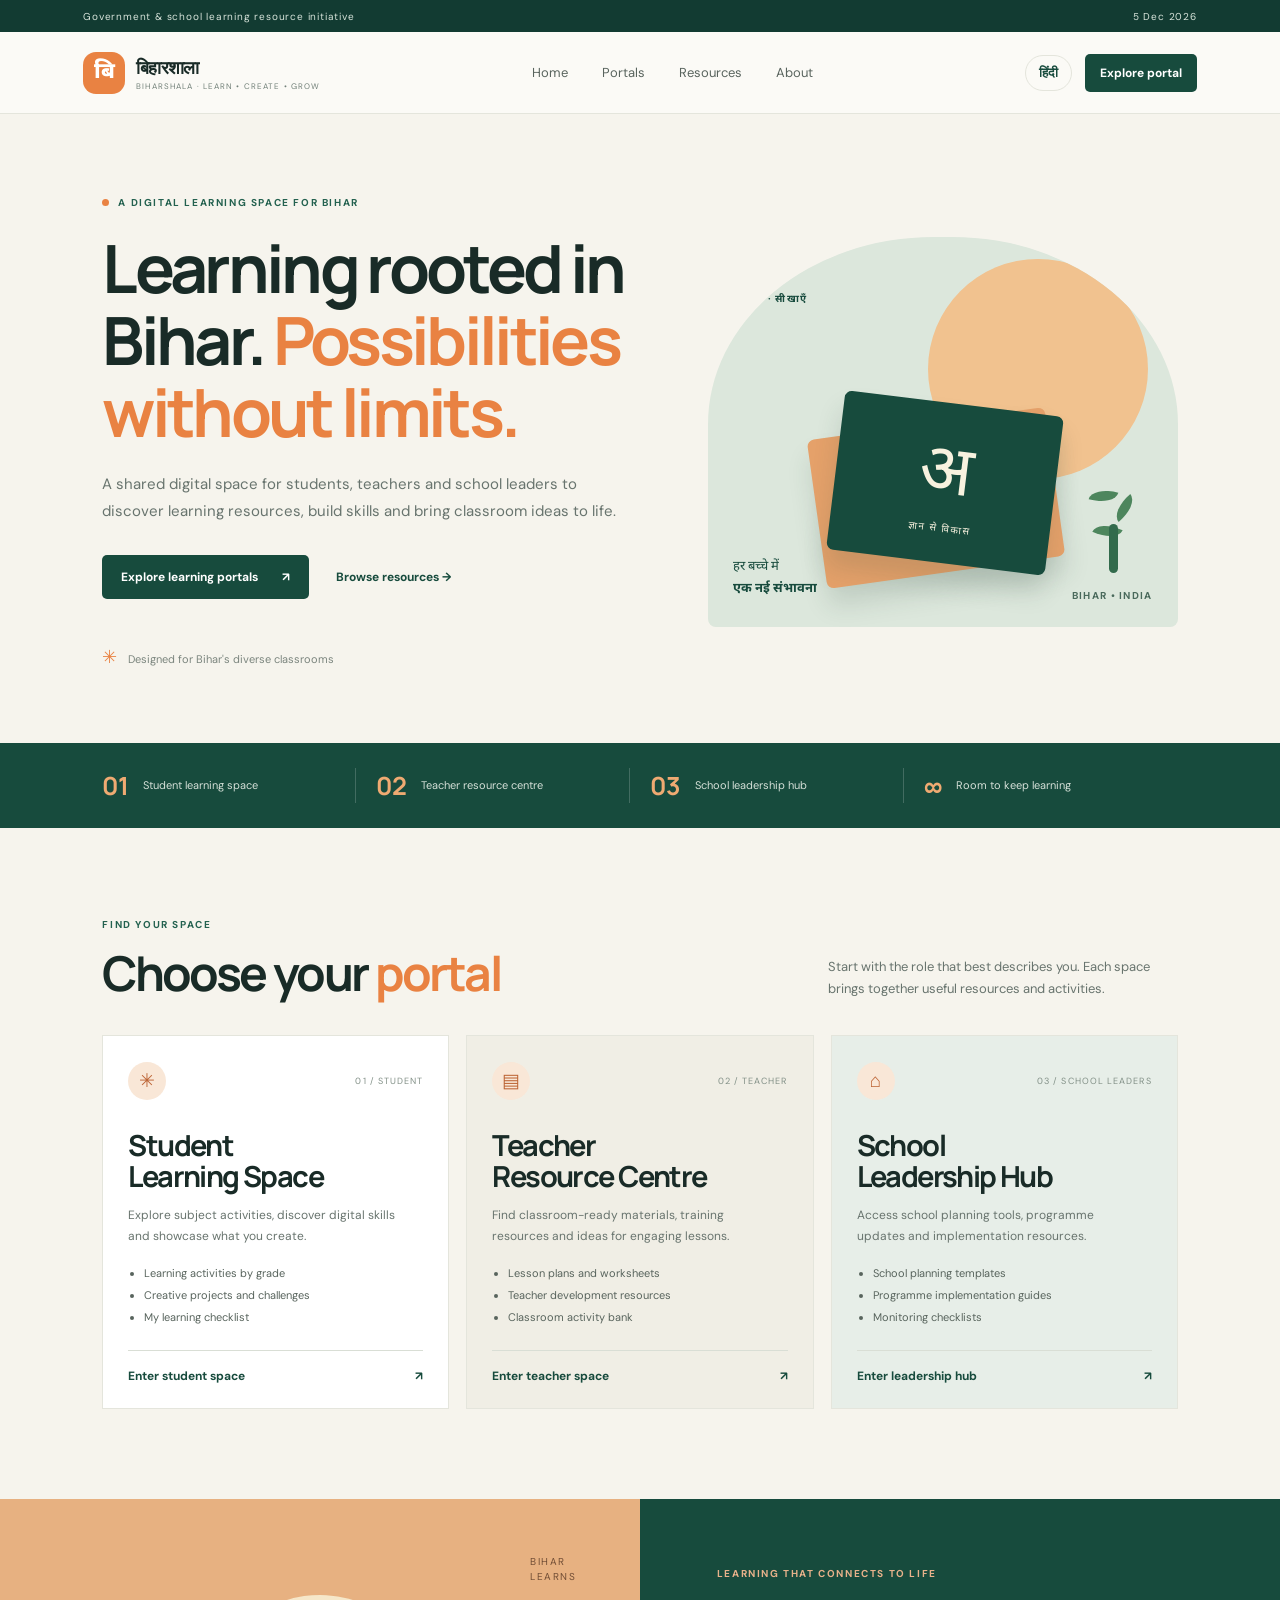
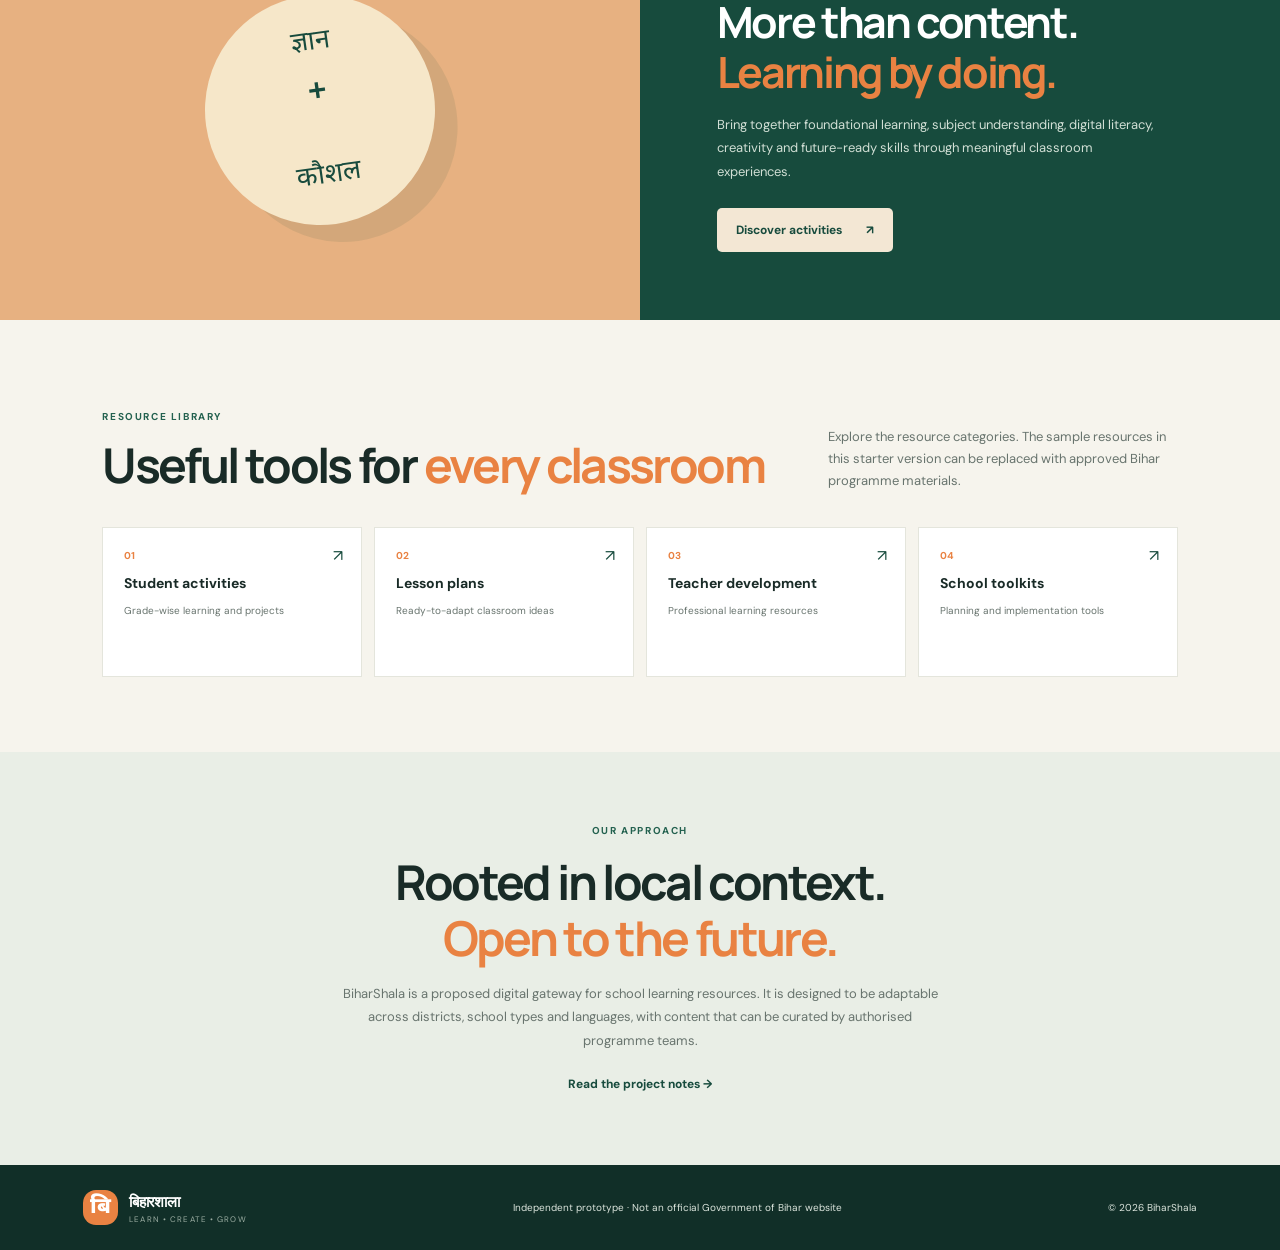
==== index.html @ 7ca6e2e5 "Add files via upload" ====
<!doctype html>
<html lang="en">
<head>
  <meta charset="utf-8"><meta name="viewport" content="width=device-width,initial-scale=1">
  <meta name="theme-color" content="#123b32"><meta name="description" content="BiharShala — a digital learning and resource hub for Bihar schools.">
  <title>BiharShala | Bihar's School Learning Hub</title><link rel="stylesheet" href="styles.css">
</head>
<body>
<div class="topline"><span>Government & school learning resource initiative</span><span id="today"></span></div>
<header class="site-header">
  <a class="brand" href="#home" aria-label="BiharShala home"><span class="brand-mark">बि</span><span><b>बिहारशाला</b><small>BIHARSHALA · LEARN • CREATE • GROW</small></span></a>
  <button class="menu-toggle" id="menuToggle" aria-label="Open navigation">☰</button>
  <nav id="mainNav"><a href="#home" data-en="Home" data-hi="होम">Home</a><a href="#portals" data-en="Portals" data-hi="पोर्टल">Portals</a><a href="#resources" data-en="Resources" data-hi="संसाधन">Resources</a><a href="#about" data-en="About" data-hi="हमारे बारे में">About</a></nav>
  <div class="header-actions"><button class="lang-btn" id="langToggle">हिंदी</button><a class="button button-small" href="#portals" data-en="Explore portal" data-hi="पोर्टल देखें">Explore portal</a></div>
</header>
<main id="home">
  <section class="hero">
    <div class="hero-copy"><div class="eyebrow"><span class="dot"></span> A DIGITAL LEARNING SPACE FOR BIHAR</div>
      <h1 data-en="Learning rooted in Bihar. <em>Possibilities without limits.</em>" data-hi="बिहार की जड़ों से जुड़ी शिक्षा। <em>असीमित संभावनाएँ।</em>">Learning rooted in Bihar. <em>Possibilities without limits.</em></h1>
      <p data-en="A shared digital space for students, teachers and school leaders to discover learning resources, build skills and bring classroom ideas to life." data-hi="विद्यार्थियों, शिक्षकों और विद्यालय नेतृत्व के लिए एक साझा डिजिटल मंच — सीखने के संसाधन, नए कौशल और कक्षा में नवाचार।">A shared digital space for students, teachers and school leaders to discover learning resources, build skills and bring classroom ideas to life.</p>
      <div class="hero-actions"><a class="button" href="#portals">Explore learning portals <span>↗</span></a><a class="text-link" href="#resources">Browse resources →</a></div>
      <div class="hero-note"><span>✳</span> Designed for Bihar's diverse classrooms</div>
    </div>
    <div class="hero-art" aria-label="Illustration of students learning together"><div class="sun"></div><div class="art-label label-one">सीखें · सीखाएँ</div><div class="art-label label-two">BIHAR • INDIA</div><div class="book book-back"></div><div class="book book-front"><span>अ</span><small>ज्ञान से विकास</small></div><div class="plant"><i></i><i></i><i></i><b></b></div><div class="art-caption">हर बच्चे में<br><strong>एक नई संभावना</strong></div></div>
  </section>
  <section class="stats" aria-label="Platform highlights"><div><strong>01</strong><span>Student learning space</span></div><div><strong>02</strong><span>Teacher resource centre</span></div><div><strong>03</strong><span>School leadership hub</span></div><div><strong>∞</strong><span>Room to keep learning</span></div></section>
  <section class="section portals" id="portals"><div class="section-heading"><div><div class="eyebrow">FIND YOUR SPACE</div><h2>Choose your <em>portal</em></h2></div><p>Start with the role that best describes you. Each space brings together useful resources and activities.</p></div>
    <div class="portal-grid">
      <article class="portal-card student"><div class="card-top"><span class="card-icon">✳</span><span class="card-index">01 / STUDENT</span></div><h3>Student<br>Learning Space</h3><p>Explore subject activities, discover digital skills and showcase what you create.</p><ul><li>Learning activities by grade</li><li>Creative projects and challenges</li><li>My learning checklist</li></ul><a class="card-link" href="student.html">Enter student space <span>↗</span></a></article>
      <article class="portal-card teacher"><div class="card-top"><span class="card-icon">▤</span><span class="card-index">02 / TEACHER</span></div><h3>Teacher<br>Resource Centre</h3><p>Find classroom-ready materials, training resources and ideas for engaging lessons.</p><ul><li>Lesson plans and worksheets</li><li>Teacher development resources</li><li>Classroom activity bank</li></ul><a class="card-link" href="teacher.html">Enter teacher space <span>↗</span></a></article>
      <article class="portal-card leader"><div class="card-top"><span class="card-icon">⌂</span><span class="card-index">03 / SCHOOL LEADERS</span></div><h3>School<br>Leadership Hub</h3><p>Access school planning tools, programme updates and implementation resources.</p><ul><li>School planning templates</li><li>Programme implementation guides</li><li>Monitoring checklists</li></ul><a class="card-link" href="leadership.html">Enter leadership hub <span>↗</span></a></article>
    </div>
  </section>
  <section class="feature-band" id="resources"><div class="feature-visual"><div class="feature-circle">ज्ञान<br><b>+</b><br>कौशल</div><span class="feature-stamp">BIHAR<br>LEARNS</span></div><div class="feature-copy"><div class="eyebrow">LEARNING THAT CONNECTS TO LIFE</div><h2>More than content.<br><em>Learning by doing.</em></h2><p>Bring together foundational learning, subject understanding, digital literacy, creativity and future-ready skills through meaningful classroom experiences.</p><a class="button button-light" href="student.html">Discover activities <span>↗</span></a></div></section>
  <section class="section resource-section"><div class="section-heading"><div><div class="eyebrow">RESOURCE LIBRARY</div><h2>Useful tools for <em>every classroom</em></h2></div><p>Explore the resource categories. The sample resources in this starter version can be replaced with approved Bihar programme materials.</p></div>
    <div class="resource-grid"><a class="resource-tile" href="student.html#activities"><span>01</span><b>Student activities</b><small>Grade-wise learning and projects</small><i>↗</i></a><a class="resource-tile" href="teacher.html#lesson-plans"><span>02</span><b>Lesson plans</b><small>Ready-to-adapt classroom ideas</small><i>↗</i></a><a class="resource-tile" href="teacher.html#training"><span>03</span><b>Teacher development</b><small>Professional learning resources</small><i>↗</i></a><a class="resource-tile" href="leadership.html#tools"><span>04</span><b>School toolkits</b><small>Planning and implementation tools</small><i>↗</i></a></div>
  </section>
  <section class="about-strip" id="about"><div class="eyebrow">OUR APPROACH</div><h2>Rooted in local context.<br><em>Open to the future.</em></h2><p>BiharShala is a proposed digital gateway for school learning resources. It is designed to be adaptable across districts, school types and languages, with content that can be curated by authorised programme teams.</p><a class="text-link" href="README.md">Read the project notes →</a></section>
</main>
<footer><a class="brand footer-brand" href="#home"><span class="brand-mark">बि</span><span><b>बिहारशाला</b><small>LEARN • CREATE • GROW</small></span></a><span>Independent prototype · Not an official Government of Bihar website</span><span>© <span id="year"></span> BiharShala</span></footer>
<script src="app.js"></script></body></html>
---- styles.css ----
@import url('https://fonts.googleapis.com/css2?family=DM+Sans:wght@400;500;600;700&family=Manrope:wght@400;500;600;700;800&family=Noto+Sans+Devanagari:wght@400;500;600;700;800&display=swap');
:root{--ink:#192b27;--green:#174b3d;--green2:#23614f;--cream:#f6f4ed;--orange:#e98242;--muted:#68746e;--line:#e4e5dc}*{box-sizing:border-box}html{scroll-behavior:smooth}body{margin:0;background:var(--cream);color:var(--ink);font-family:'DM Sans','Noto Sans Devanagari',sans-serif}a{color:inherit;text-decoration:none}.topline{height:32px;background:#123b32;color:#d9e5dc;padding:0 6.5%;display:flex;justify-content:space-between;align-items:center;font-size:10px;letter-spacing:.08em}.site-header{height:82px;padding:0 6.5%;display:flex;align-items:center;justify-content:space-between;background:#fbfaf6;border-bottom:1px solid var(--line);position:sticky;top:0;z-index:10}.brand{display:flex;align-items:center;gap:11px}.brand-mark{background:var(--orange);color:#fff;width:42px;height:42px;border-radius:13px;display:grid;place-items:center;font-family:'Noto Sans Devanagari';font-size:22px;font-weight:800}.brand b{display:block;font-family:Manrope,sans-serif;font-size:18px;letter-spacing:-.04em}.brand small{display:block;font-size:8px;letter-spacing:.14em;color:#728079;margin-top:2px}.site-header nav{display:flex;gap:34px;font-size:13px;color:#59645e}.site-header nav a:hover,.text-link:hover{color:var(--orange)}.header-actions{display:flex;gap:13px;align-items:center}.lang-btn{border:1px solid var(--line);background:transparent;padding:9px 13px;border-radius:20px;cursor:pointer;color:var(--green);font-weight:700}.button{display:inline-flex;align-items:center;gap:24px;padding:14px 19px;background:var(--green);color:white;border-radius:5px;font-weight:700;font-size:12px;transition:.2s}.button:hover{background:var(--orange);transform:translateY(-2px)}.button-small{padding:11px 15px}.menu-toggle{display:none}.hero{padding:82px 8% 74px;display:grid;grid-template-columns:1.08fr .92fr;gap:5%;align-items:center;min-height:540px}.eyebrow{font-size:10px;font-weight:700;letter-spacing:.16em;color:var(--green2);display:flex;align-items:center;gap:9px}.dot{width:7px;height:7px;background:var(--orange);border-radius:50%}h1,h2,h3,p{margin-top:0}h1,h2,h3{font-family:Manrope,'Noto Sans Devanagari',sans-serif;letter-spacing:-.055em}h1{font-size:clamp(42px,5.2vw,70px);line-height:1.08;max-width:680px;margin:23px 0}h1 em,h2 em{font-style:normal;color:var(--orange)}.hero-copy>p{font-size:15px;line-height:1.8;color:var(--muted);max-width:540px}.hero-actions{display:flex;align-items:center;gap:27px;margin-top:30px}.text-link{font-size:12px;font-weight:700;color:var(--green)}.hero-note{font-size:11px;color:#7b857e;margin-top:46px}.hero-note span{color:var(--orange);font-size:18px;margin-right:8px}.hero-art{height:390px;background:#dce7dc;border-radius:48% 48% 8px 8px;position:relative;overflow:hidden}.sun{position:absolute;width:220px;height:220px;background:#f1c28f;border-radius:50%;top:22px;right:30px}.book{position:absolute;bottom:54px;transform:rotate(-8deg);box-shadow:0 18px 25px #26483a25}.book-back{width:240px;height:150px;background:#e5a16a;left:23%;border-radius:7px}.book-front{width:220px;height:160px;background:#174b3d;left:27%;bottom:64px;border-radius:7px;color:#f8f2df;display:flex;flex-direction:column;justify-content:center;align-items:center;transform:rotate(7deg)}.book-front span{font-family:'Noto Sans Devanagari';font-size:70px}.book-front small{letter-spacing:.1em;font-size:10px}.art-label{position:absolute;font-size:10px;font-weight:700;letter-spacing:.13em;z-index:2}.label-one{top:55px;left:35px;color:#174b3d}.label-two{right:25px;bottom:25px;color:#49695b}.art-caption{position:absolute;left:25px;bottom:27px;font-family:'Noto Sans Devanagari';font-size:13px;line-height:1.7;color:#174b3d}.plant{position:absolute;right:40px;bottom:54px;width:48px;height:95px}.plant b{position:absolute;bottom:0;left:19px;width:9px;height:49px;background:#326b4c;border-radius:9px}.plant i{position:absolute;bottom:35px;left:4px;width:27px;height:14px;background:#4d865d;border-radius:100% 0 100% 0;transform:rotate(25deg)}.plant i:nth-child(2){left:21px;bottom:58px;transform:rotate(-40deg)}.plant i:nth-child(3){left:0;bottom:70px;transform:rotate(15deg)}.stats{background:#174b3d;color:#fff;padding:25px 8%;display:grid;grid-template-columns:repeat(4,1fr);gap:20px}.stats div{display:flex;align-items:center;gap:14px;border-right:1px solid #ffffff30}.stats div:last-child{border:0}.stats strong{font-family:Manrope;font-size:25px;color:#efaa72}.stats span{font-size:11px;color:#d5e0d8}.section{padding:90px 8%}.section-heading{display:flex;justify-content:space-between;align-items:end;gap:30px;margin-bottom:35px}.section-heading h2,.feature-copy h2,.about-strip h2{font-size:clamp(32px,4vw,48px);line-height:1.15;margin:14px 0 0}.section-heading>p{max-width:350px;color:var(--muted);font-size:13px;line-height:1.7;margin:0}.portal-grid{display:grid;grid-template-columns:repeat(3,1fr);gap:17px}.portal-card{padding:26px 25px 24px;min-height:370px;background:#fff;border:1px solid var(--line);display:flex;flex-direction:column;transition:.25s}.portal-card:hover{transform:translateY(-5px);box-shadow:0 18px 35px #1b3c2b12}.portal-card.teacher{background:#f0eee5}.portal-card.leader{background:#e7eee8}.card-top{display:flex;justify-content:space-between;align-items:center}.card-icon{width:38px;height:38px;border-radius:50%;background:#f9e7d7;color:#bd6536;display:grid;place-items:center;font-size:19px}.card-index{font-size:9px;letter-spacing:.12em;color:#829087}.portal-card h3{font-size:29px;line-height:1.08;margin:30px 0 13px}.portal-card p{font-size:12px;line-height:1.7;color:var(--muted);max-width:280px}.portal-card ul{padding-left:16px;margin:4px 0 22px;color:#58645d;font-size:11px;line-height:2}.card-link{margin-top:auto;padding-top:17px;border-top:1px solid #d9ded5;display:flex;justify-content:space-between;font-size:12px;font-weight:700;color:var(--green)}.feature-band{display:grid;grid-template-columns:1fr 1fr;background:#174b3d;color:white;min-height:390px}.feature-visual{position:relative;display:grid;place-items:center;background:#e7b181;overflow:hidden}.feature-circle{width:230px;height:230px;border-radius:50%;background:#f6e7c9;color:#174b3d;display:grid;place-content:center;text-align:center;font-family:'Noto Sans Devanagari';font-size:27px;line-height:1.5;transform:rotate(-8deg);box-shadow:20px 20px 0 #174b3d18}.feature-circle b{font-family:Manrope;font-size:35px}.feature-stamp{position:absolute;right:10%;top:13%;font-size:10px;letter-spacing:.15em;color:#714d35;line-height:1.5}.feature-copy{padding:68px 12%;align-self:center}.feature-copy .eyebrow{color:#e8b28b}.feature-copy h2{margin:17px 0;font-size:43px}.feature-copy p{font-size:13px;line-height:1.8;color:#d1dfd5;max-width:440px;margin-bottom:25px}.button-light{background:#f3e7d4;color:#174b3d}.resource-section{padding-bottom:75px}.resource-grid{display:grid;grid-template-columns:repeat(4,1fr);gap:12px}.resource-tile{background:#fff;border:1px solid var(--line);padding:21px;min-height:150px;position:relative;display:flex;flex-direction:column;gap:12px}.resource-tile>span{font-size:10px;color:var(--orange);font-weight:700}.resource-tile b{font-size:14px}.resource-tile small{font-size:10px;color:var(--muted)}.resource-tile i{position:absolute;right:18px;top:17px;color:var(--green);font-style:normal}.about-strip{padding:72px 8%;background:#e9eee6;text-align:center}.about-strip .eyebrow{justify-content:center}.about-strip h2{margin:17px 0}.about-strip p{max-width:600px;margin:0 auto 20px;color:var(--muted);font-size:13px;line-height:1.8}.about-strip .text-link{display:inline-block}footer{background:#112f28;color:#dce5dd;padding:25px 6.5%;display:flex;justify-content:space-between;align-items:center;gap:20px;font-size:10px}.footer-brand .brand-mark{width:35px;height:35px}footer .brand b{font-size:15px;color:white}footer .brand small{color:#9bada2}
/* Inner portal pages */
.inner-hero{padding:62px 8% 55px;background:#e5ece4}.breadcrumb{font-size:11px;color:#718077;margin-bottom:23px}.inner-hero h1{font-size:clamp(38px,5vw,58px);margin:13px 0}.inner-hero p{max-width:640px;color:var(--muted);line-height:1.8;font-size:14px}.inner-wrap{padding:50px 8% 90px}.toolbar{display:flex;gap:12px;align-items:center;justify-content:space-between;margin-bottom:25px;flex-wrap:wrap}.search{padding:12px 15px;border:1px solid var(--line);background:white;border-radius:4px;min-width:240px;font:inherit;font-size:12px}.filters{display:flex;gap:7px;flex-wrap:wrap}.filter-btn{padding:9px 13px;border:1px solid var(--line);background:white;border-radius:20px;font-size:11px;cursor:pointer}.filter-btn.active{background:var(--green);color:#fff;border-color:var(--green)}.activity-grid{display:grid;grid-template-columns:repeat(3,1fr);gap:15px}.activity-card{background:#fff;border:1px solid var(--line);padding:22px;min-height:215px;display:flex;flex-direction:column}.activity-card .tag{font-size:9px;color:#b96637;letter-spacing:.12em;font-weight:700}.activity-card h3{font-size:20px;margin:15px 0 8px}.activity-card p{font-size:12px;color:var(--muted);line-height:1.7}.activity-card button,.activity-card a{margin-top:auto;align-self:flex-start;border:0;background:transparent;color:var(--green);font-weight:700;font-size:11px;padding:8px 0;cursor:pointer}.activity-card.completed{border-color:#6c9b7b;background:#f2f7f1}.activity-card.completed .tag:after{content:' · COMPLETED';color:#39754a}.empty{padding:40px;text-align:center;color:var(--muted);grid-column:1/-1}.notice{background:#fff4e8;border-left:3px solid var(--orange);padding:14px 17px;font-size:11px;color:#76563e;line-height:1.7;margin-bottom:25px}.progress-panel{background:#174b3d;color:#fff;padding:22px 25px;margin-bottom:27px;display:flex;justify-content:space-between;align-items:center;gap:20px}.progress-panel strong{font-size:26px}.progress-panel span{font-size:11px;color:#d3e0d7}.progress-track{height:5px;background:#ffffff35;margin-top:10px;border-radius:8px;overflow:hidden}.progress-track i{display:block;height:100%;background:#efaa72;width:0}.resource-list{display:grid;grid-template-columns:repeat(2,1fr);gap:12px}.resource-row{padding:19px;background:white;border:1px solid var(--line);display:flex;justify-content:space-between;gap:15px;align-items:center}.resource-row b{font-size:13px}.resource-row small{display:block;color:var(--muted);font-size:10px;margin-top:5px}.resource-row a{font-size:11px;color:var(--green);font-weight:700}.modal{position:fixed;inset:0;background:#102b24aa;display:none;place-items:center;padding:20px;z-index:30}.modal.open{display:grid}.modal-box{background:#fff;padding:28px;max-width:480px;width:100%;position:relative}.modal-box h3{font-size:25px}.modal-box p{font-size:12px;color:var(--muted);line-height:1.7}.modal-close{position:absolute;right:15px;top:12px;border:0;background:transparent;font-size:22px;cursor:pointer}.modal-box label{display:block;font-size:11px;font-weight:700;margin:12px 0 5px}.modal-box input,.modal-box select,.modal-box textarea{width:100%;padding:11px;border:1px solid var(--line);font:inherit;font-size:12px}.modal-box textarea{min-height:75px}.modal-box .button{margin-top:15px;border:0;cursor:pointer}.toast{position:fixed;bottom:20px;right:20px;background:#174b3d;color:#fff;padding:13px 18px;font-size:12px;display:none;z-index:40}.toast.show{display:block}
@media(max-width:800px){.site-header{height:70px}.site-header nav{display:none;position:absolute;top:70px;left:0;right:0;background:#fbfaf6;padding:20px 7%;flex-direction:column;gap:18px;border-bottom:1px solid var(--line)}.site-header nav.open{display:flex}.menu-toggle{display:block;border:0;background:transparent;font-size:23px;color:var(--green)}.header-actions .button{display:none}.hero{grid-template-columns:1fr;padding:55px 7%}.hero-art{height:300px}.stats{grid-template-columns:repeat(2,1fr);padding:22px 7%}.stats div:nth-child(2){border:0}.section{padding:65px 7%}.section-heading{display:block}.section-heading>p{margin-top:15px}.portal-grid{grid-template-columns:1fr}.portal-card{min-height:320px}.feature-band{grid-template-columns:1fr}.feature-visual{min-height:270px}.feature-copy{padding:50px 8%}.resource-grid{grid-template-columns:repeat(2,1fr)}footer{flex-direction:column;align-items:flex-start}.activity-grid{grid-template-columns:repeat(2,1fr)}.inner-hero,.inner-wrap{padding-left:7%;padding-right:7%}}
@media(max-width:520px){.topline{padding:0 5%;font-size:8px}.brand b{font-size:15px}.brand-mark{width:36px;height:36px}.hero{padding-top:43px}.hero-actions{align-items:flex-start;flex-direction:column;gap:18px}.hero-art{height:255px}.stats{gap:18px}.stats div{border:0}.stats strong{font-size:21px}.stats span{font-size:10px}.resource-grid,.activity-grid,.resource-list{grid-template-columns:1fr}.section-heading h2,.feature-copy h2{font-size:34px}.toolbar{align-items:stretch}.search{width:100%}.progress-panel{align-items:flex-start;flex-direction:column}.inner-hero{padding-top:42px}}
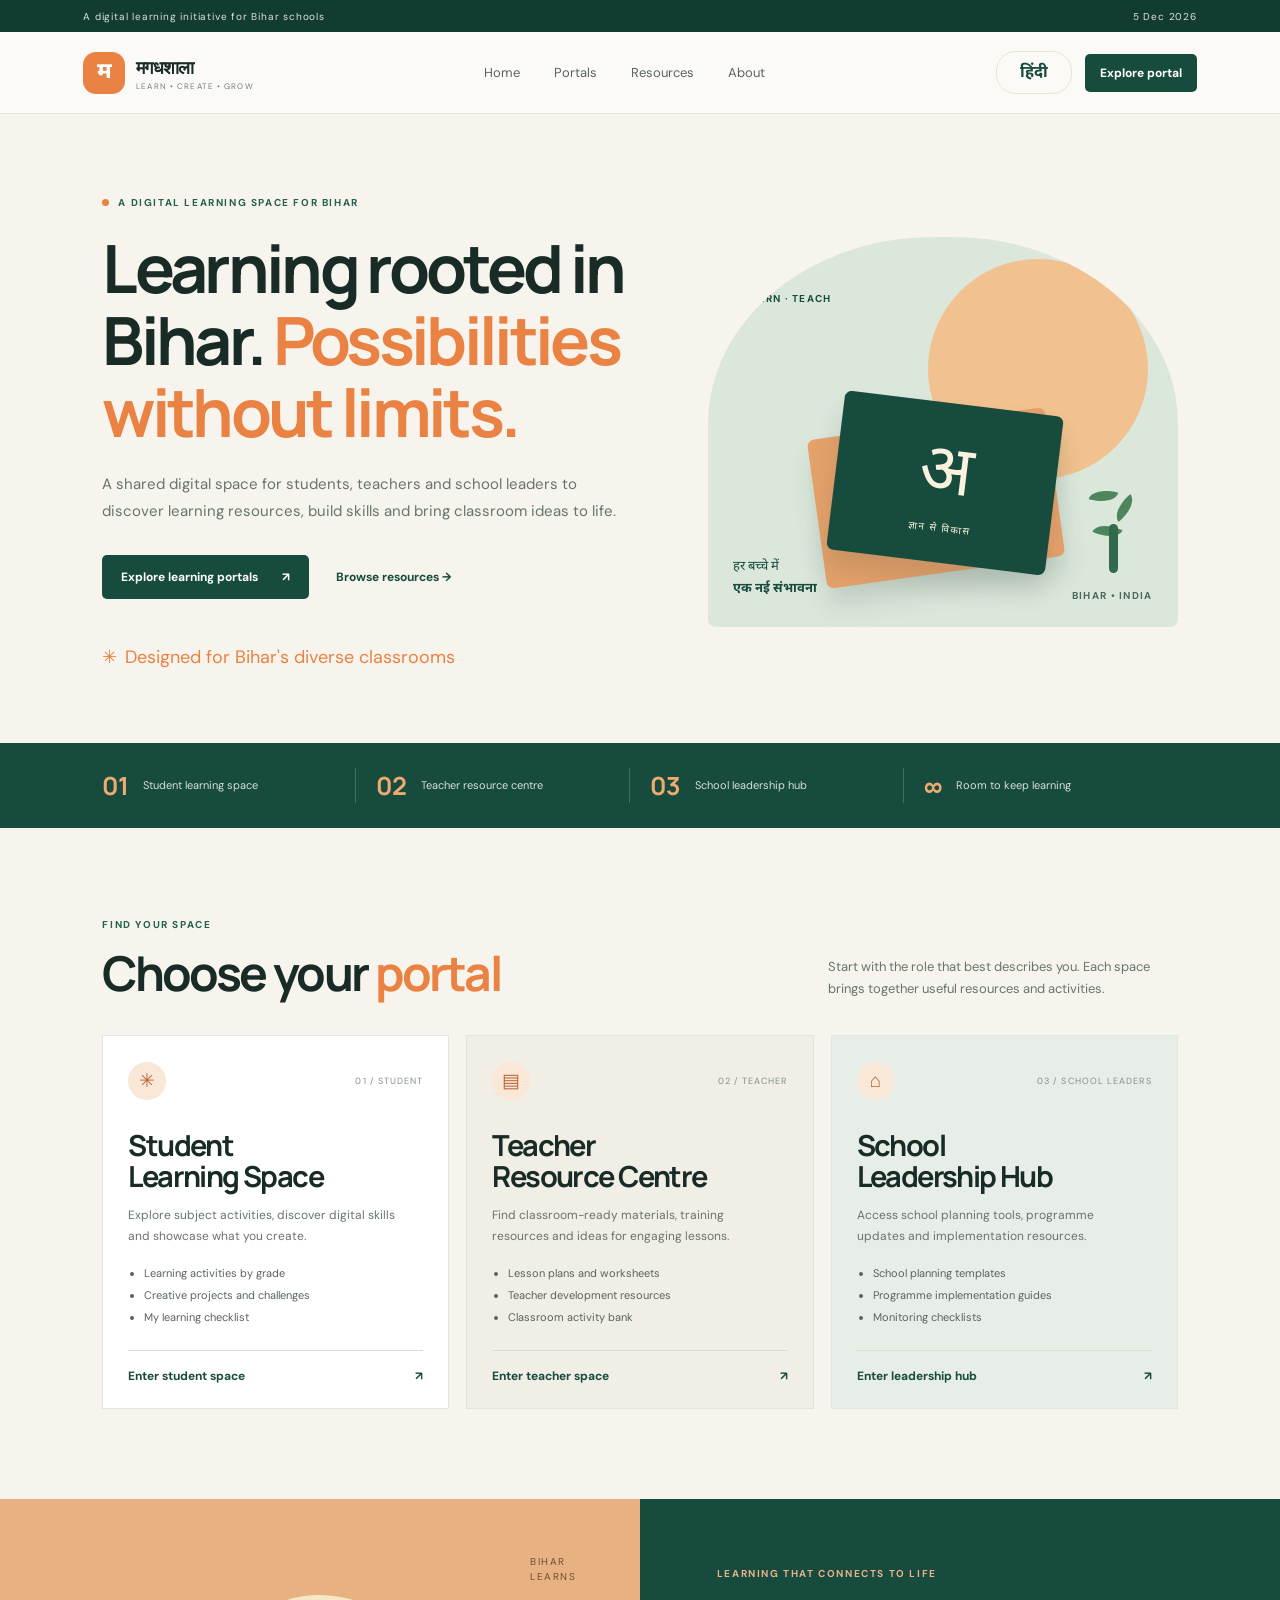
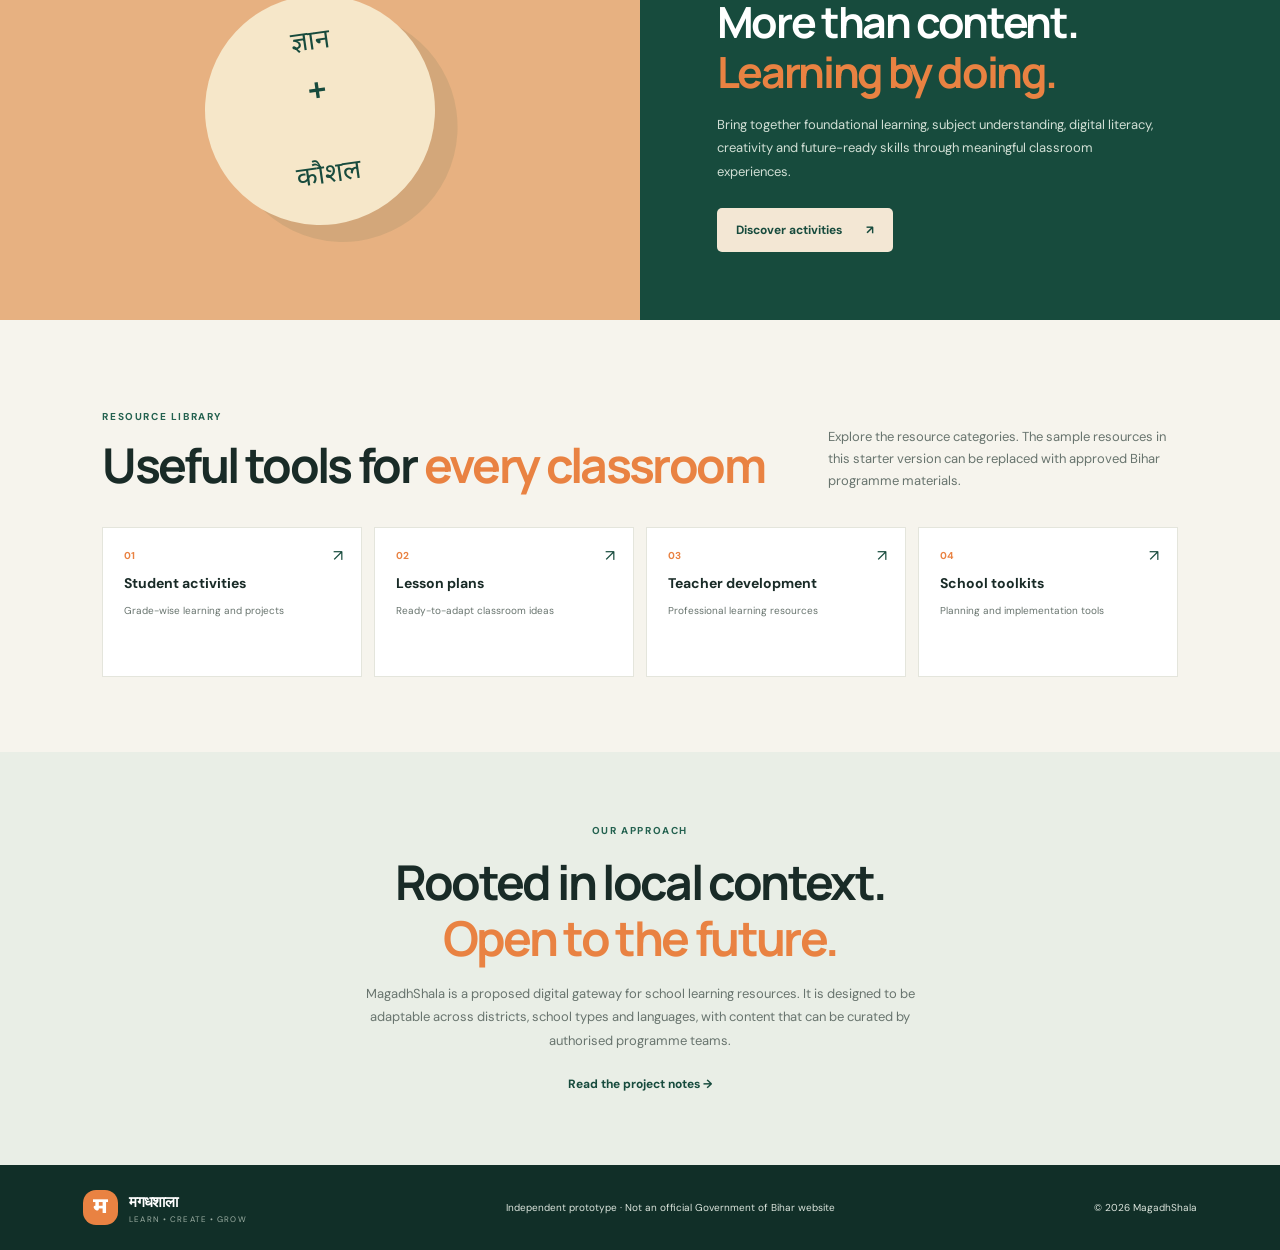
==== commit c219b730: "Add files via upload" ====
--- a/index.html
+++ b/index.html
@@ -2,40 +2,40 @@
 <html lang="en">
 <head>
   <meta charset="utf-8"><meta name="viewport" content="width=device-width,initial-scale=1">
-  <meta name="theme-color" content="#123b32"><meta name="description" content="BiharShala — a digital learning and resource hub for Bihar schools.">
-  <title>BiharShala | Bihar's School Learning Hub</title><link rel="stylesheet" href="styles.css">
+  <meta name="theme-color" content="#123b32"><meta name="description" content="MagadhShala — a digital learning and resource hub for Bihar schools.">
+  <title>MagadhShala | Bihar's School Learning Hub</title><link rel="stylesheet" href="styles.css">
 </head>
-<body>
-<div class="topline"><span>Government & school learning resource initiative</span><span id="today"></span></div>
+<body data-page="home">
+<div class="topline"><span data-i18n="topline">A digital learning initiative for Bihar schools</span><span id="today"></span></div>
 <header class="site-header">
-  <a class="brand" href="#home" aria-label="BiharShala home"><span class="brand-mark">बि</span><span><b>बिहारशाला</b><small>BIHARSHALA · LEARN • CREATE • GROW</small></span></a>
+  <a class="brand" href="index.html" aria-label="MagadhShala home"><span class="brand-mark">म</span><span><b>मगधशाला</b><small data-i18n="brandMotto">MAGADHSHALA · LEARN • CREATE • GROW</small></span></a>
   <button class="menu-toggle" id="menuToggle" aria-label="Open navigation">☰</button>
-  <nav id="mainNav"><a href="#home" data-en="Home" data-hi="होम">Home</a><a href="#portals" data-en="Portals" data-hi="पोर्टल">Portals</a><a href="#resources" data-en="Resources" data-hi="संसाधन">Resources</a><a href="#about" data-en="About" data-hi="हमारे बारे में">About</a></nav>
-  <div class="header-actions"><button class="lang-btn" id="langToggle">हिंदी</button><a class="button button-small" href="#portals" data-en="Explore portal" data-hi="पोर्टल देखें">Explore portal</a></div>
+  <nav id="mainNav"><a href="#home" data-i18n="navHome">Home</a><a href="#portals" data-i18n="navPortals">Portals</a><a href="#resources" data-i18n="navResources">Resources</a><a href="#about" data-i18n="navAbout">About</a></nav>
+  <div class="header-actions"><button class="lang-btn" id="langToggle" type="button" aria-label="Change language">हिंदी</button><a class="button button-small" href="#portals" data-i18n="explorePortal">Explore portal</a></div>
 </header>
 <main id="home">
   <section class="hero">
-    <div class="hero-copy"><div class="eyebrow"><span class="dot"></span> A DIGITAL LEARNING SPACE FOR BIHAR</div>
-      <h1 data-en="Learning rooted in Bihar. <em>Possibilities without limits.</em>" data-hi="बिहार की जड़ों से जुड़ी शिक्षा। <em>असीमित संभावनाएँ।</em>">Learning rooted in Bihar. <em>Possibilities without limits.</em></h1>
-      <p data-en="A shared digital space for students, teachers and school leaders to discover learning resources, build skills and bring classroom ideas to life." data-hi="विद्यार्थियों, शिक्षकों और विद्यालय नेतृत्व के लिए एक साझा डिजिटल मंच — सीखने के संसाधन, नए कौशल और कक्षा में नवाचार।">A shared digital space for students, teachers and school leaders to discover learning resources, build skills and bring classroom ideas to life.</p>
-      <div class="hero-actions"><a class="button" href="#portals">Explore learning portals <span>↗</span></a><a class="text-link" href="#resources">Browse resources →</a></div>
-      <div class="hero-note"><span>✳</span> Designed for Bihar's diverse classrooms</div>
+    <div class="hero-copy"><div class="eyebrow"><span class="dot"></span><span data-i18n="heroEyebrow">A DIGITAL LEARNING SPACE FOR BIHAR</span></div>
+      <h1 data-i18n="heroTitle">Learning rooted in Bihar. <em>Possibilities without limits.</em></h1>
+      <p data-i18n="heroDesc">A shared digital space for students, teachers and school leaders to discover learning resources, build skills and bring classroom ideas to life.</p>
+      <div class="hero-actions"><a class="button" href="#portals" data-i18n="exploreLearning">Explore learning portals <span>↗</span></a><a class="text-link" href="#resources" data-i18n="browseResources">Browse resources →</a></div>
+      <div class="hero-note"><span>✳</span><span data-i18n="heroNote">Designed for Bihar's diverse classrooms</span></div>
     </div>
-    <div class="hero-art" aria-label="Illustration of students learning together"><div class="sun"></div><div class="art-label label-one">सीखें · सीखाएँ</div><div class="art-label label-two">BIHAR • INDIA</div><div class="book book-back"></div><div class="book book-front"><span>अ</span><small>ज्ञान से विकास</small></div><div class="plant"><i></i><i></i><i></i><b></b></div><div class="art-caption">हर बच्चे में<br><strong>एक नई संभावना</strong></div></div>
+    <div class="hero-art" aria-label="Illustration of students learning together"><div class="sun"></div><div class="art-label label-one" data-i18n="artLabelOne">सीखें · सीखाएँ</div><div class="art-label label-two" data-i18n="artLabelTwo">BIHAR • INDIA</div><div class="book book-back"></div><div class="book book-front"><span>अ</span><small>ज्ञान से विकास</small></div><div class="plant"><i></i><i></i><i></i><b></b></div><div class="art-caption" data-i18n="artCaption">हर बच्चे में<br><strong>एक नई संभावना</strong></div></div>
   </section>
-  <section class="stats" aria-label="Platform highlights"><div><strong>01</strong><span>Student learning space</span></div><div><strong>02</strong><span>Teacher resource centre</span></div><div><strong>03</strong><span>School leadership hub</span></div><div><strong>∞</strong><span>Room to keep learning</span></div></section>
-  <section class="section portals" id="portals"><div class="section-heading"><div><div class="eyebrow">FIND YOUR SPACE</div><h2>Choose your <em>portal</em></h2></div><p>Start with the role that best describes you. Each space brings together useful resources and activities.</p></div>
+  <section class="stats" aria-label="Platform highlights"><div><strong>01</strong><span data-i18n="statStudent">Student learning space</span></div><div><strong>02</strong><span data-i18n="statTeacher">Teacher resource centre</span></div><div><strong>03</strong><span data-i18n="statLeader">School leadership hub</span></div><div><strong>∞</strong><span data-i18n="statLearn">Room to keep learning</span></div></section>
+  <section class="section portals" id="portals"><div class="section-heading"><div><div class="eyebrow" data-i18n="findSpace">FIND YOUR SPACE</div><h2 data-i18n="choosePortal">Choose your <em>portal</em></h2></div><p data-i18n="portalIntro">Start with the role that best describes you. Each space brings together useful resources and activities.</p></div>
     <div class="portal-grid">
-      <article class="portal-card student"><div class="card-top"><span class="card-icon">✳</span><span class="card-index">01 / STUDENT</span></div><h3>Student<br>Learning Space</h3><p>Explore subject activities, discover digital skills and showcase what you create.</p><ul><li>Learning activities by grade</li><li>Creative projects and challenges</li><li>My learning checklist</li></ul><a class="card-link" href="student.html">Enter student space <span>↗</span></a></article>
-      <article class="portal-card teacher"><div class="card-top"><span class="card-icon">▤</span><span class="card-index">02 / TEACHER</span></div><h3>Teacher<br>Resource Centre</h3><p>Find classroom-ready materials, training resources and ideas for engaging lessons.</p><ul><li>Lesson plans and worksheets</li><li>Teacher development resources</li><li>Classroom activity bank</li></ul><a class="card-link" href="teacher.html">Enter teacher space <span>↗</span></a></article>
-      <article class="portal-card leader"><div class="card-top"><span class="card-icon">⌂</span><span class="card-index">03 / SCHOOL LEADERS</span></div><h3>School<br>Leadership Hub</h3><p>Access school planning tools, programme updates and implementation resources.</p><ul><li>School planning templates</li><li>Programme implementation guides</li><li>Monitoring checklists</li></ul><a class="card-link" href="leadership.html">Enter leadership hub <span>↗</span></a></article>
+      <article class="portal-card student"><div class="card-top"><span class="card-icon">✳</span><span class="card-index">01 / <span data-i18n="student">STUDENT</span></span></div><h3 data-i18n="studentTitle">Student<br>Learning Space</h3><p data-i18n="studentDesc">Explore subject activities, discover digital skills and showcase what you create.</p><ul><li data-i18n="studentLi1">Learning activities by grade</li><li data-i18n="studentLi2">Creative projects and challenges</li><li data-i18n="studentLi3">My learning checklist</li></ul><a class="card-link" href="student.html" data-i18n="enterStudent">Enter student space <span>↗</span></a></article>
+      <article class="portal-card teacher"><div class="card-top"><span class="card-icon">▤</span><span class="card-index">02 / <span data-i18n="teacher">TEACHER</span></span></div><h3 data-i18n="teacherTitle">Teacher<br>Resource Centre</h3><p data-i18n="teacherDesc">Find classroom-ready materials, training resources and ideas for engaging lessons.</p><ul><li data-i18n="teacherLi1">Lesson plans and worksheets</li><li data-i18n="teacherLi2">Teacher development resources</li><li data-i18n="teacherLi3">Classroom activity bank</li></ul><a class="card-link" href="teacher.html" data-i18n="enterTeacher">Enter teacher space <span>↗</span></a></article>
+      <article class="portal-card leader"><div class="card-top"><span class="card-icon">⌂</span><span class="card-index">03 / <span data-i18n="schoolLeaders">SCHOOL LEADERS</span></span></div><h3 data-i18n="leaderTitle">School<br>Leadership Hub</h3><p data-i18n="leaderDesc">Access school planning tools, programme updates and implementation resources.</p><ul><li data-i18n="leaderLi1">School planning templates</li><li data-i18n="leaderLi2">Programme implementation guides</li><li data-i18n="leaderLi3">Monitoring checklists</li></ul><a class="card-link" href="leadership.html" data-i18n="enterLeader">Enter leadership hub <span>↗</span></a></article>
     </div>
   </section>
-  <section class="feature-band" id="resources"><div class="feature-visual"><div class="feature-circle">ज्ञान<br><b>+</b><br>कौशल</div><span class="feature-stamp">BIHAR<br>LEARNS</span></div><div class="feature-copy"><div class="eyebrow">LEARNING THAT CONNECTS TO LIFE</div><h2>More than content.<br><em>Learning by doing.</em></h2><p>Bring together foundational learning, subject understanding, digital literacy, creativity and future-ready skills through meaningful classroom experiences.</p><a class="button button-light" href="student.html">Discover activities <span>↗</span></a></div></section>
-  <section class="section resource-section"><div class="section-heading"><div><div class="eyebrow">RESOURCE LIBRARY</div><h2>Useful tools for <em>every classroom</em></h2></div><p>Explore the resource categories. The sample resources in this starter version can be replaced with approved Bihar programme materials.</p></div>
-    <div class="resource-grid"><a class="resource-tile" href="student.html#activities"><span>01</span><b>Student activities</b><small>Grade-wise learning and projects</small><i>↗</i></a><a class="resource-tile" href="teacher.html#lesson-plans"><span>02</span><b>Lesson plans</b><small>Ready-to-adapt classroom ideas</small><i>↗</i></a><a class="resource-tile" href="teacher.html#training"><span>03</span><b>Teacher development</b><small>Professional learning resources</small><i>↗</i></a><a class="resource-tile" href="leadership.html#tools"><span>04</span><b>School toolkits</b><small>Planning and implementation tools</small><i>↗</i></a></div>
+  <section class="feature-band" id="resources"><div class="feature-visual"><div class="feature-circle">ज्ञान<br><b>+</b><br>कौशल</div><span class="feature-stamp" data-i18n="featureStamp">BIHAR<br>LEARNS</span></div><div class="feature-copy"><div class="eyebrow" data-i18n="learningLife">LEARNING THAT CONNECTS TO LIFE</div><h2 data-i18n="moreContent">More than content.<br><em>Learning by doing.</em></h2><p data-i18n="featureDesc">Bring together foundational learning, subject understanding, digital literacy, creativity and future-ready skills through meaningful classroom experiences.</p><a class="button button-light" href="student.html" data-i18n="discoverActivities">Discover activities <span>↗</span></a></div></section>
+  <section class="section resource-section"><div class="section-heading"><div><div class="eyebrow" data-i18n="resourceLibrary">RESOURCE LIBRARY</div><h2 data-i18n="usefulTools">Useful tools for <em>every classroom</em></h2></div><p data-i18n="resourceIntro">Explore the resource categories. The sample resources in this starter version can be replaced with approved Bihar programme materials.</p></div>
+    <div class="resource-grid"><a class="resource-tile" href="student.html#activities"><span>01</span><b data-i18n="tileStudent">Student activities</b><small data-i18n="tileStudentDesc">Grade-wise learning and projects</small><i>↗</i></a><a class="resource-tile" href="teacher.html#lesson-plans"><span>02</span><b data-i18n="tileLesson">Lesson plans</b><small data-i18n="tileLessonDesc">Ready-to-adapt classroom ideas</small><i>↗</i></a><a class="resource-tile" href="teacher.html#training"><span>03</span><b data-i18n="tileTeacher">Teacher development</b><small data-i18n="tileTeacherDesc">Professional learning resources</small><i>↗</i></a><a class="resource-tile" href="leadership.html#tools"><span>04</span><b data-i18n="tileSchool">School toolkits</b><small data-i18n="tileSchoolDesc">Planning and implementation tools</small><i>↗</i></a></div>
   </section>
-  <section class="about-strip" id="about"><div class="eyebrow">OUR APPROACH</div><h2>Rooted in local context.<br><em>Open to the future.</em></h2><p>BiharShala is a proposed digital gateway for school learning resources. It is designed to be adaptable across districts, school types and languages, with content that can be curated by authorised programme teams.</p><a class="text-link" href="README.md">Read the project notes →</a></section>
+  <section class="about-strip" id="about"><div class="eyebrow" data-i18n="ourApproach">OUR APPROACH</div><h2 data-i18n="rootedFuture">Rooted in local context.<br><em>Open to the future.</em></h2><p data-i18n="aboutDesc">MagadhShala is a proposed digital gateway for school learning resources. It is designed to be adaptable across districts, school types and languages, with content that can be curated by authorised programme teams.</p><a class="text-link" href="README.md" data-i18n="readNotes">Read the project notes →</a></section>
 </main>
-<footer><a class="brand footer-brand" href="#home"><span class="brand-mark">बि</span><span><b>बिहारशाला</b><small>LEARN • CREATE • GROW</small></span></a><span>Independent prototype · Not an official Government of Bihar website</span><span>© <span id="year"></span> BiharShala</span></footer>
+<footer><a class="brand footer-brand" href="index.html"><span class="brand-mark">म</span><span><b>मगधशाला</b><small data-i18n="brandMotto">LEARN • CREATE • GROW</small></span></a><span data-i18n="disclaimer">Independent prototype · Not an official Government of Bihar website</span><span>© <span id="year"></span> MagadhShala</span></footer>
 <script src="app.js"></script></body></html>
--- a/styles.css
+++ b/styles.css
@@ -4,3 +4,11 @@
 .inner-hero{padding:62px 8% 55px;background:#e5ece4}.breadcrumb{font-size:11px;color:#718077;margin-bottom:23px}.inner-hero h1{font-size:clamp(38px,5vw,58px);margin:13px 0}.inner-hero p{max-width:640px;color:var(--muted);line-height:1.8;font-size:14px}.inner-wrap{padding:50px 8% 90px}.toolbar{display:flex;gap:12px;align-items:center;justify-content:space-between;margin-bottom:25px;flex-wrap:wrap}.search{padding:12px 15px;border:1px solid var(--line);background:white;border-radius:4px;min-width:240px;font:inherit;font-size:12px}.filters{display:flex;gap:7px;flex-wrap:wrap}.filter-btn{padding:9px 13px;border:1px solid var(--line);background:white;border-radius:20px;font-size:11px;cursor:pointer}.filter-btn.active{background:var(--green);color:#fff;border-color:var(--green)}.activity-grid{display:grid;grid-template-columns:repeat(3,1fr);gap:15px}.activity-card{background:#fff;border:1px solid var(--line);padding:22px;min-height:215px;display:flex;flex-direction:column}.activity-card .tag{font-size:9px;color:#b96637;letter-spacing:.12em;font-weight:700}.activity-card h3{font-size:20px;margin:15px 0 8px}.activity-card p{font-size:12px;color:var(--muted);line-height:1.7}.activity-card button,.activity-card a{margin-top:auto;align-self:flex-start;border:0;background:transparent;color:var(--green);font-weight:700;font-size:11px;padding:8px 0;cursor:pointer}.activity-card.completed{border-color:#6c9b7b;background:#f2f7f1}.activity-card.completed .tag:after{content:' · COMPLETED';color:#39754a}.empty{padding:40px;text-align:center;color:var(--muted);grid-column:1/-1}.notice{background:#fff4e8;border-left:3px solid var(--orange);padding:14px 17px;font-size:11px;color:#76563e;line-height:1.7;margin-bottom:25px}.progress-panel{background:#174b3d;color:#fff;padding:22px 25px;margin-bottom:27px;display:flex;justify-content:space-between;align-items:center;gap:20px}.progress-panel strong{font-size:26px}.progress-panel span{font-size:11px;color:#d3e0d7}.progress-track{height:5px;background:#ffffff35;margin-top:10px;border-radius:8px;overflow:hidden}.progress-track i{display:block;height:100%;background:#efaa72;width:0}.resource-list{display:grid;grid-template-columns:repeat(2,1fr);gap:12px}.resource-row{padding:19px;background:white;border:1px solid var(--line);display:flex;justify-content:space-between;gap:15px;align-items:center}.resource-row b{font-size:13px}.resource-row small{display:block;color:var(--muted);font-size:10px;margin-top:5px}.resource-row a{font-size:11px;color:var(--green);font-weight:700}.modal{position:fixed;inset:0;background:#102b24aa;display:none;place-items:center;padding:20px;z-index:30}.modal.open{display:grid}.modal-box{background:#fff;padding:28px;max-width:480px;width:100%;position:relative}.modal-box h3{font-size:25px}.modal-box p{font-size:12px;color:var(--muted);line-height:1.7}.modal-close{position:absolute;right:15px;top:12px;border:0;background:transparent;font-size:22px;cursor:pointer}.modal-box label{display:block;font-size:11px;font-weight:700;margin:12px 0 5px}.modal-box input,.modal-box select,.modal-box textarea{width:100%;padding:11px;border:1px solid var(--line);font:inherit;font-size:12px}.modal-box textarea{min-height:75px}.modal-box .button{margin-top:15px;border:0;cursor:pointer}.toast{position:fixed;bottom:20px;right:20px;background:#174b3d;color:#fff;padding:13px 18px;font-size:12px;display:none;z-index:40}.toast.show{display:block}
 @media(max-width:800px){.site-header{height:70px}.site-header nav{display:none;position:absolute;top:70px;left:0;right:0;background:#fbfaf6;padding:20px 7%;flex-direction:column;gap:18px;border-bottom:1px solid var(--line)}.site-header nav.open{display:flex}.menu-toggle{display:block;border:0;background:transparent;font-size:23px;color:var(--green)}.header-actions .button{display:none}.hero{grid-template-columns:1fr;padding:55px 7%}.hero-art{height:300px}.stats{grid-template-columns:repeat(2,1fr);padding:22px 7%}.stats div:nth-child(2){border:0}.section{padding:65px 7%}.section-heading{display:block}.section-heading>p{margin-top:15px}.portal-grid{grid-template-columns:1fr}.portal-card{min-height:320px}.feature-band{grid-template-columns:1fr}.feature-visual{min-height:270px}.feature-copy{padding:50px 8%}.resource-grid{grid-template-columns:repeat(2,1fr)}footer{flex-direction:column;align-items:flex-start}.activity-grid{grid-template-columns:repeat(2,1fr)}.inner-hero,.inner-wrap{padding-left:7%;padding-right:7%}}
 @media(max-width:520px){.topline{padding:0 5%;font-size:8px}.brand b{font-size:15px}.brand-mark{width:36px;height:36px}.hero{padding-top:43px}.hero-actions{align-items:flex-start;flex-direction:column;gap:18px}.hero-art{height:255px}.stats{gap:18px}.stats div{border:0}.stats strong{font-size:21px}.stats span{font-size:10px}.resource-grid,.activity-grid,.resource-list{grid-template-columns:1fr}.section-heading h2,.feature-copy h2{font-size:34px}.toolbar{align-items:stretch}.search{width:100%}.progress-panel{align-items:flex-start;flex-direction:column}.inner-hero{padding-top:42px}}
+
+/* Bilingual interface refinements */
+.lang-btn { cursor:pointer; min-width:76px; font:inherit; font-weight:700; }
+.lang-btn:focus-visible, .menu-toggle:focus-visible, a:focus-visible, button:focus-visible, input:focus-visible, select:focus-visible { outline:3px solid #d49a54; outline-offset:3px; }
+html[lang="hi"] body { line-height:1.75; }
+html[lang="hi"] .hero-copy h1, html[lang="hi"] .inner-hero h1 { line-height:1.35; }
+html[lang="hi"] .portal-card h3, html[lang="hi"] .section-heading h2 { line-height:1.45; }
+html[lang="hi"] .portal-card, html[lang="hi"] .resource-row, html[lang="hi"] .activity-card { line-height:1.75; }
